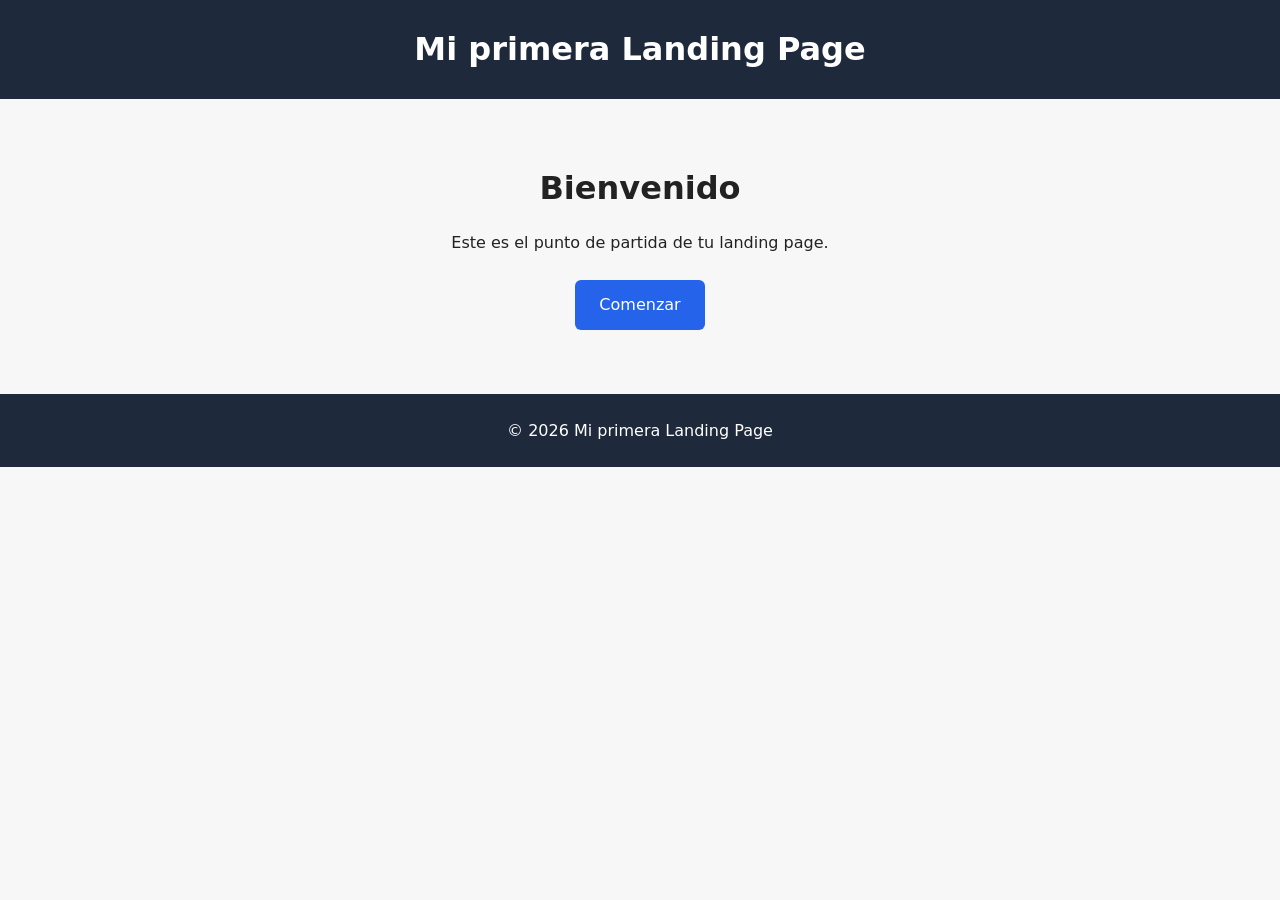
==== primera Landing Page/index.html @ 37ae3827 "Agregar index.html y style.css a la landing page Co-Authored-By: Claude Opus 5.5 <noreply@anthropic." ====
<!DOCTYPE html>
<html lang="es">
<head>
  <meta charset="UTF-8">
  <meta name="viewport" content="width=device-width, initial-scale=1.0">
  <title>Mi primera Landing Page</title>
  <link rel="stylesheet" href="style.css">
</head>
<body>
  <header>
    <h1>Mi primera Landing Page</h1>
  </header>

  <main>
    <section class="hero">
      <h2>Bienvenido</h2>
      <p>Este es el punto de partida de tu landing page.</p>
      <a href="#" class="boton">Comenzar</a>
    </section>
  </main>

  <footer>
    <p>&copy; 2026 Mi primera Landing Page</p>
  </footer>
</body>
</html>
---- primera Landing Page/style.css ----
* {
  margin: 0;
  padding: 0;
  box-sizing: border-box;
}

body {
  font-family: system-ui, -apple-system, "Segoe UI", Roboto, sans-serif;
  line-height: 1.6;
  color: #222;
  background: #f7f7f7;
}

header,
footer {
  padding: 1.5rem;
  text-align: center;
  background: #1e293b;
  color: #fff;
}

.hero {
  max-width: 720px;
  margin: 4rem auto;
  padding: 0 1rem;
  text-align: center;
}

.hero h2 {
  font-size: 2rem;
  margin-bottom: 1rem;
}

.boton {
  display: inline-block;
  margin-top: 1.5rem;
  padding: 0.75rem 1.5rem;
  background: #2563eb;
  color: #fff;
  text-decoration: none;
  border-radius: 6px;
}

.boton:hover {
  background: #1d4ed8;
}
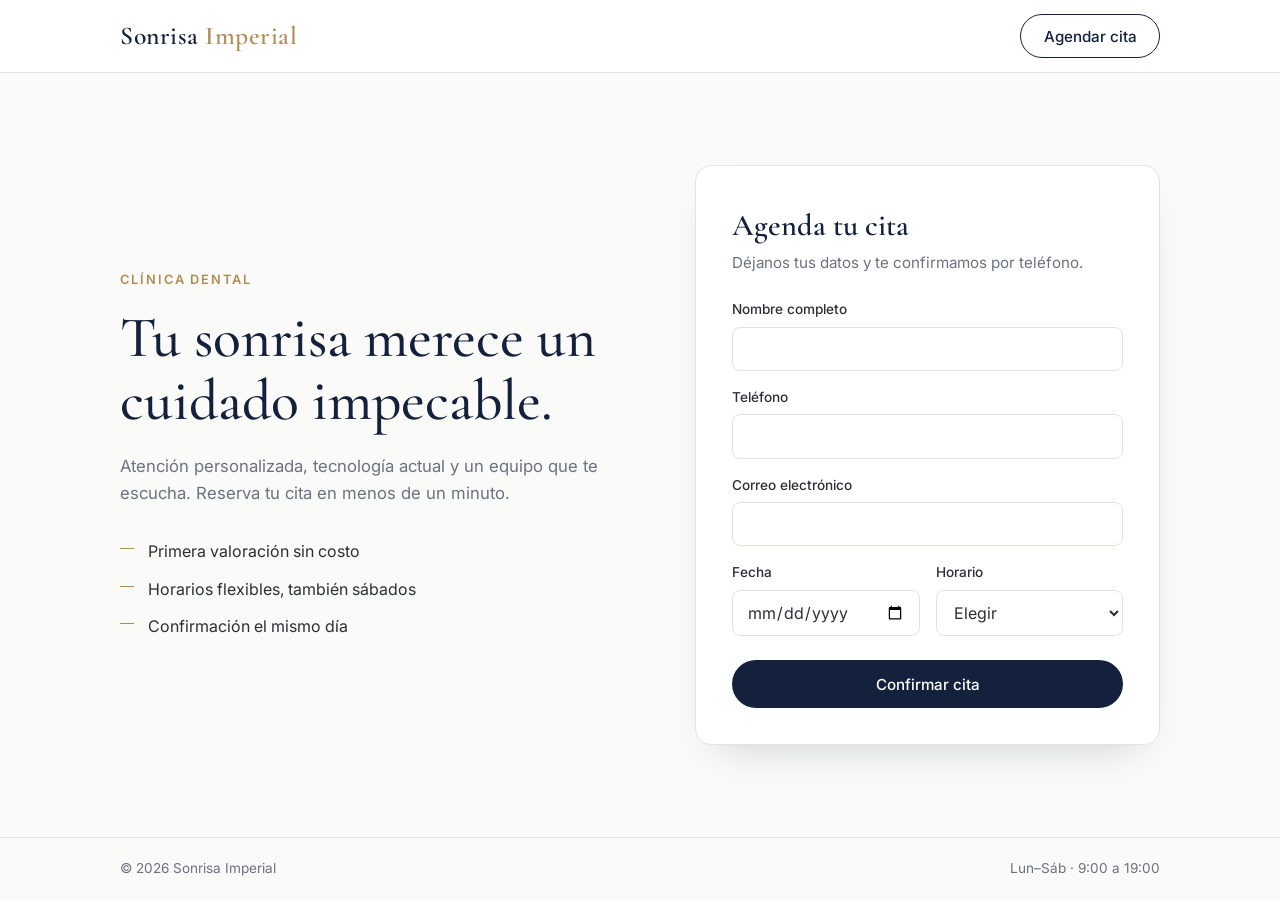
==== commit 2bf10182: "Landing page de Sonrisa Imperial con formulario para agendar cita Co-Authored-By: Claude Opus 5.5 <n" ====
--- a/primera Landing Page/index.html
+++ b/primera Landing Page/index.html
@@ -3,24 +3,101 @@
 <head>
   <meta charset="UTF-8">
   <meta name="viewport" content="width=device-width, initial-scale=1.0">
-  <title>Mi primera Landing Page</title>
+  <title>Sonrisa Imperial · Clínica Dental</title>
+  <meta name="description" content="Sonrisa Imperial, clínica dental. Agenda tu cita en minutos.">
+  <link rel="preconnect" href="https://fonts.googleapis.com">
+  <link rel="preconnect" href="https://fonts.gstatic.com" crossorigin>
+  <link href="https://fonts.googleapis.com/css2?family=Cormorant+Garamond:wght@500;600&family=Inter:wght@400;500;600&display=swap" rel="stylesheet">
   <link rel="stylesheet" href="style.css">
 </head>
 <body>
-  <header>
-    <h1>Mi primera Landing Page</h1>
+  <header class="encabezado">
+    <div class="contenedor encabezado__fila">
+      <a href="#" class="logo">Sonrisa <span>Imperial</span></a>
+      <a href="#agendar" class="boton boton--contorno">Agendar cita</a>
+    </div>
   </header>
 
-  <main>
-    <section class="hero">
-      <h2>Bienvenido</h2>
-      <p>Este es el punto de partida de tu landing page.</p>
-      <a href="#" class="boton">Comenzar</a>
+  <main class="contenedor principal">
+    <section class="presentacion">
+      <p class="etiqueta">Clínica dental</p>
+      <h1>Tu sonrisa merece un cuidado impecable.</h1>
+      <p class="intro">
+        Atención personalizada, tecnología actual y un equipo que te escucha.
+        Reserva tu cita en menos de un minuto.
+      </p>
+      <ul class="beneficios">
+        <li>Primera valoración sin costo</li>
+        <li>Horarios flexibles, también sábados</li>
+        <li>Confirmación el mismo día</li>
+      </ul>
+    </section>
+
+    <section class="tarjeta" id="agendar" aria-labelledby="titulo-form">
+      <h2 id="titulo-form">Agenda tu cita</h2>
+      <p class="tarjeta__sub">Déjanos tus datos y te confirmamos por teléfono.</p>
+
+      <form id="formulario" class="formulario">
+        <div class="campo">
+          <label for="nombre">Nombre completo</label>
+          <input type="text" id="nombre" name="nombre" autocomplete="name" required>
+        </div>
+
+        <div class="campo">
+          <label for="telefono">Teléfono</label>
+          <input type="tel" id="telefono" name="telefono" autocomplete="tel" required>
+        </div>
+
+        <div class="campo">
+          <label for="correo">Correo electrónico</label>
+          <input type="email" id="correo" name="correo" autocomplete="email" required>
+        </div>
+
+        <div class="campo-doble">
+          <div class="campo">
+            <label for="fecha">Fecha</label>
+            <input type="date" id="fecha" name="fecha" required>
+          </div>
+          <div class="campo">
+            <label for="hora">Horario</label>
+            <select id="hora" name="hora" required>
+              <option value="">Elegir</option>
+              <option>Mañana</option>
+              <option>Tarde</option>
+            </select>
+          </div>
+        </div>
+
+        <button type="submit" class="boton boton--lleno">Confirmar cita</button>
+      </form>
+
+      <div id="confirmacion" class="confirmacion" hidden>
+        <h3>¡Gracias!</h3>
+        <p>Recibimos tu solicitud. Te llamaremos pronto para confirmar tu cita.</p>
+      </div>
     </section>
   </main>
 
-  <footer>
-    <p>&copy; 2026 Mi primera Landing Page</p>
+  <footer class="pie">
+    <div class="contenedor pie__fila">
+      <p>&copy; 2026 Sonrisa Imperial</p>
+      <p>Lun–Sáb · 9:00 a 19:00</p>
+    </div>
   </footer>
+
+  <script>
+    // La fecha mínima para agendar es hoy
+    const fecha = document.getElementById('fecha');
+    const hoy = new Date();
+    hoy.setMinutes(hoy.getMinutes() - hoy.getTimezoneOffset());
+    fecha.min = hoy.toISOString().split('T')[0];
+
+    // Por ahora solo muestra la confirmación; falta conectarlo a un servicio de envío
+    document.getElementById('formulario').addEventListener('submit', function (e) {
+      e.preventDefault();
+      this.hidden = true;
+      document.getElementById('confirmacion').hidden = false;
+    });
+  </script>
 </body>
 </html>
--- a/primera Landing Page/style.css
+++ b/primera Landing Page/style.css
@@ -1,3 +1,13 @@
+:root {
+  --azul: #14213d;
+  --dorado: #b08d57;
+  --texto: #2b2f36;
+  --suave: #6b7280;
+  --fondo: #fafaf8;
+  --borde: #e5e3dd;
+  --blanco: #ffffff;
+}
+
 * {
   margin: 0;
   padding: 0;
@@ -5,42 +15,252 @@
 }
 
 body {
-  font-family: system-ui, -apple-system, "Segoe UI", Roboto, sans-serif;
+  font-family: "Inter", system-ui, sans-serif;
+  color: var(--texto);
+  background: var(--fondo);
   line-height: 1.6;
-  color: #222;
-  background: #f7f7f7;
-}
-
-header,
-footer {
-  padding: 1.5rem;
-  text-align: center;
-  background: #1e293b;
-  color: #fff;
-}
-
-.hero {
-  max-width: 720px;
-  margin: 4rem auto;
-  padding: 0 1rem;
-  text-align: center;
-}
-
-.hero h2 {
-  font-size: 2rem;
-  margin-bottom: 1rem;
-}
-
+  min-height: 100vh;
+  display: flex;
+  flex-direction: column;
+}
+
+.contenedor {
+  width: 100%;
+  max-width: 1080px;
+  margin: 0 auto;
+  padding: 0 1.25rem;
+}
+
+/* Encabezado */
+.encabezado {
+  border-bottom: 1px solid var(--borde);
+  background: var(--blanco);
+}
+
+.encabezado__fila {
+  display: flex;
+  align-items: center;
+  justify-content: space-between;
+  height: 72px;
+}
+
+.logo {
+  font-family: "Cormorant Garamond", serif;
+  font-size: 1.6rem;
+  font-weight: 600;
+  color: var(--azul);
+  text-decoration: none;
+  letter-spacing: 0.02em;
+}
+
+.logo span {
+  color: var(--dorado);
+}
+
+/* Botones */
 .boton {
   display: inline-block;
-  margin-top: 1.5rem;
-  padding: 0.75rem 1.5rem;
-  background: #2563eb;
-  color: #fff;
+  font: 500 0.95rem "Inter", sans-serif;
+  padding: 0.7rem 1.4rem;
+  border-radius: 999px;
   text-decoration: none;
-  border-radius: 6px;
-}
-
-.boton:hover {
-  background: #1d4ed8;
-}
+  cursor: pointer;
+  transition: background 0.2s, color 0.2s;
+}
+
+.boton--contorno {
+  border: 1px solid var(--azul);
+  color: var(--azul);
+}
+
+.boton--contorno:hover {
+  background: var(--azul);
+  color: var(--blanco);
+}
+
+.boton--lleno {
+  width: 100%;
+  border: none;
+  background: var(--azul);
+  color: var(--blanco);
+  padding: 0.9rem;
+  margin-top: 0.5rem;
+}
+
+.boton--lleno:hover {
+  background: #0d1729;
+}
+
+/* Contenido principal */
+.principal {
+  flex: 1;
+  display: grid;
+  grid-template-columns: 1.1fr 1fr;
+  gap: 4rem;
+  align-items: center;
+  padding-top: 4rem;
+  padding-bottom: 4rem;
+}
+
+.etiqueta {
+  font-size: 0.8rem;
+  font-weight: 600;
+  letter-spacing: 0.15em;
+  text-transform: uppercase;
+  color: var(--dorado);
+  margin-bottom: 1rem;
+}
+
+.presentacion h1 {
+  font-family: "Cormorant Garamond", serif;
+  font-weight: 500;
+  font-size: clamp(2.4rem, 5vw, 3.6rem);
+  line-height: 1.1;
+  color: var(--azul);
+  margin-bottom: 1.25rem;
+}
+
+.intro {
+  color: var(--suave);
+  font-size: 1.05rem;
+  max-width: 34rem;
+  margin-bottom: 2rem;
+}
+
+.beneficios {
+  list-style: none;
+  display: grid;
+  gap: 0.75rem;
+}
+
+.beneficios li {
+  position: relative;
+  padding-left: 1.75rem;
+}
+
+.beneficios li::before {
+  content: "";
+  position: absolute;
+  left: 0;
+  top: 0.55em;
+  width: 0.9rem;
+  height: 1px;
+  background: var(--dorado);
+}
+
+/* Tarjeta del formulario */
+.tarjeta {
+  background: var(--blanco);
+  border: 1px solid var(--borde);
+  border-radius: 16px;
+  padding: 2.25rem;
+  box-shadow: 0 20px 40px -24px rgba(20, 33, 61, 0.25);
+}
+
+.tarjeta h2 {
+  font-family: "Cormorant Garamond", serif;
+  font-weight: 600;
+  font-size: 1.9rem;
+  color: var(--azul);
+}
+
+.tarjeta__sub {
+  color: var(--suave);
+  font-size: 0.95rem;
+  margin-bottom: 1.5rem;
+}
+
+.formulario {
+  display: grid;
+  gap: 1rem;
+}
+
+.campo-doble {
+  display: grid;
+  grid-template-columns: 1fr 1fr;
+  gap: 1rem;
+}
+
+.campo {
+  display: grid;
+  gap: 0.35rem;
+}
+
+.campo label {
+  font-size: 0.85rem;
+  font-weight: 500;
+}
+
+.campo input,
+.campo select {
+  font: 400 1rem "Inter", sans-serif;
+  color: var(--texto);
+  padding: 0.7rem 0.85rem;
+  border: 1px solid var(--borde);
+  border-radius: 8px;
+  background: var(--blanco);
+  width: 100%;
+}
+
+.campo input:focus,
+.campo select:focus {
+  outline: none;
+  border-color: var(--dorado);
+  box-shadow: 0 0 0 3px rgba(176, 141, 87, 0.15);
+}
+
+.confirmacion {
+  text-align: center;
+  padding: 2rem 0;
+}
+
+.confirmacion h3 {
+  font-family: "Cormorant Garamond", serif;
+  font-size: 1.8rem;
+  color: var(--dorado);
+  margin-bottom: 0.5rem;
+}
+
+/* Pie */
+.pie {
+  border-top: 1px solid var(--borde);
+  font-size: 0.85rem;
+  color: var(--suave);
+}
+
+.pie__fila {
+  display: flex;
+  justify-content: space-between;
+  padding-top: 1.25rem;
+  padding-bottom: 1.25rem;
+}
+
+/* Móvil */
+@media (max-width: 820px) {
+  .principal {
+    grid-template-columns: 1fr;
+    gap: 2.5rem;
+    padding-top: 2.5rem;
+  }
+
+  .tarjeta {
+    padding: 1.5rem;
+  }
+
+  .pie__fila {
+    flex-direction: column;
+    gap: 0.25rem;
+    text-align: center;
+  }
+}
+
+@media (max-width: 400px) {
+  .encabezado .boton--contorno {
+    padding: 0.55rem 1rem;
+    font-size: 0.85rem;
+  }
+
+  .campo-doble {
+    grid-template-columns: 1fr;
+  }
+}
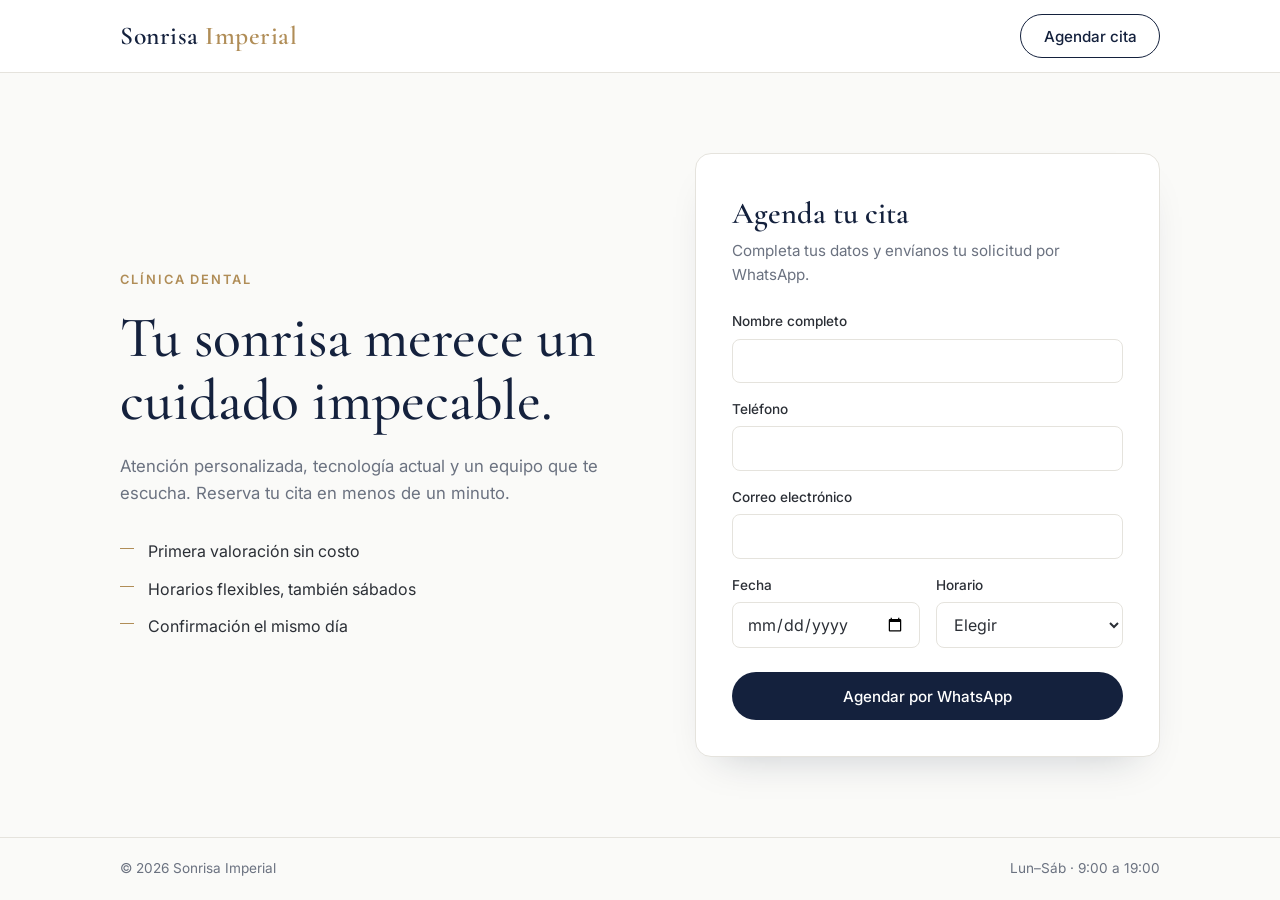
==== commit cbcac592: "Conectar formulario de cita a WhatsApp Co-Authored-By: Claude Opus 5.5 <noreply@anthropic.com> Claud" ====
--- a/primera Landing Page/index.html
+++ b/primera Landing Page/index.html
@@ -35,7 +35,7 @@
 
     <section class="tarjeta" id="agendar" aria-labelledby="titulo-form">
       <h2 id="titulo-form">Agenda tu cita</h2>
-      <p class="tarjeta__sub">Déjanos tus datos y te confirmamos por teléfono.</p>
+      <p class="tarjeta__sub">Completa tus datos y envíanos tu solicitud por WhatsApp.</p>
 
       <form id="formulario" class="formulario">
         <div class="campo">
@@ -68,12 +68,12 @@
           </div>
         </div>
 
-        <button type="submit" class="boton boton--lleno">Confirmar cita</button>
+        <button type="submit" class="boton boton--lleno">Agendar por WhatsApp</button>
       </form>
 
       <div id="confirmacion" class="confirmacion" hidden>
         <h3>¡Gracias!</h3>
-        <p>Recibimos tu solicitud. Te llamaremos pronto para confirmar tu cita.</p>
+        <p>Se abrió WhatsApp con tu solicitud. Solo presiona enviar y te confirmaremos tu cita.</p>
       </div>
     </section>
   </main>
@@ -86,15 +86,35 @@
   </footer>
 
   <script>
+    // Número de WhatsApp de la clínica (57 = Colombia)
+    const WHATSAPP = '573017602871';
+
     // La fecha mínima para agendar es hoy
     const fecha = document.getElementById('fecha');
     const hoy = new Date();
     hoy.setMinutes(hoy.getMinutes() - hoy.getTimezoneOffset());
     fecha.min = hoy.toISOString().split('T')[0];
 
-    // Por ahora solo muestra la confirmación; falta conectarlo a un servicio de envío
+    // Arma el mensaje con los datos del formulario y abre WhatsApp
     document.getElementById('formulario').addEventListener('submit', function (e) {
       e.preventDefault();
+      const datos = new FormData(this);
+      const [anio, mes, dia] = datos.get('fecha').split('-');
+      const mensaje = [
+        'Hola, Sonrisa Imperial. Quiero agendar una cita.',
+        '',
+        'Nombre: ' + datos.get('nombre'),
+        'Teléfono: ' + datos.get('telefono'),
+        'Correo: ' + datos.get('correo'),
+        'Fecha: ' + dia + '/' + mes + '/' + anio,
+        'Horario: ' + datos.get('hora')
+      ].join('\n');
+
+      const url = 'https://wa.me/' + WHATSAPP + '?text=' + encodeURIComponent(mensaje);
+      if (!window.open(url, '_blank')) {
+        window.location.href = url;
+      }
+
       this.hidden = true;
       document.getElementById('confirmacion').hidden = false;
     });
